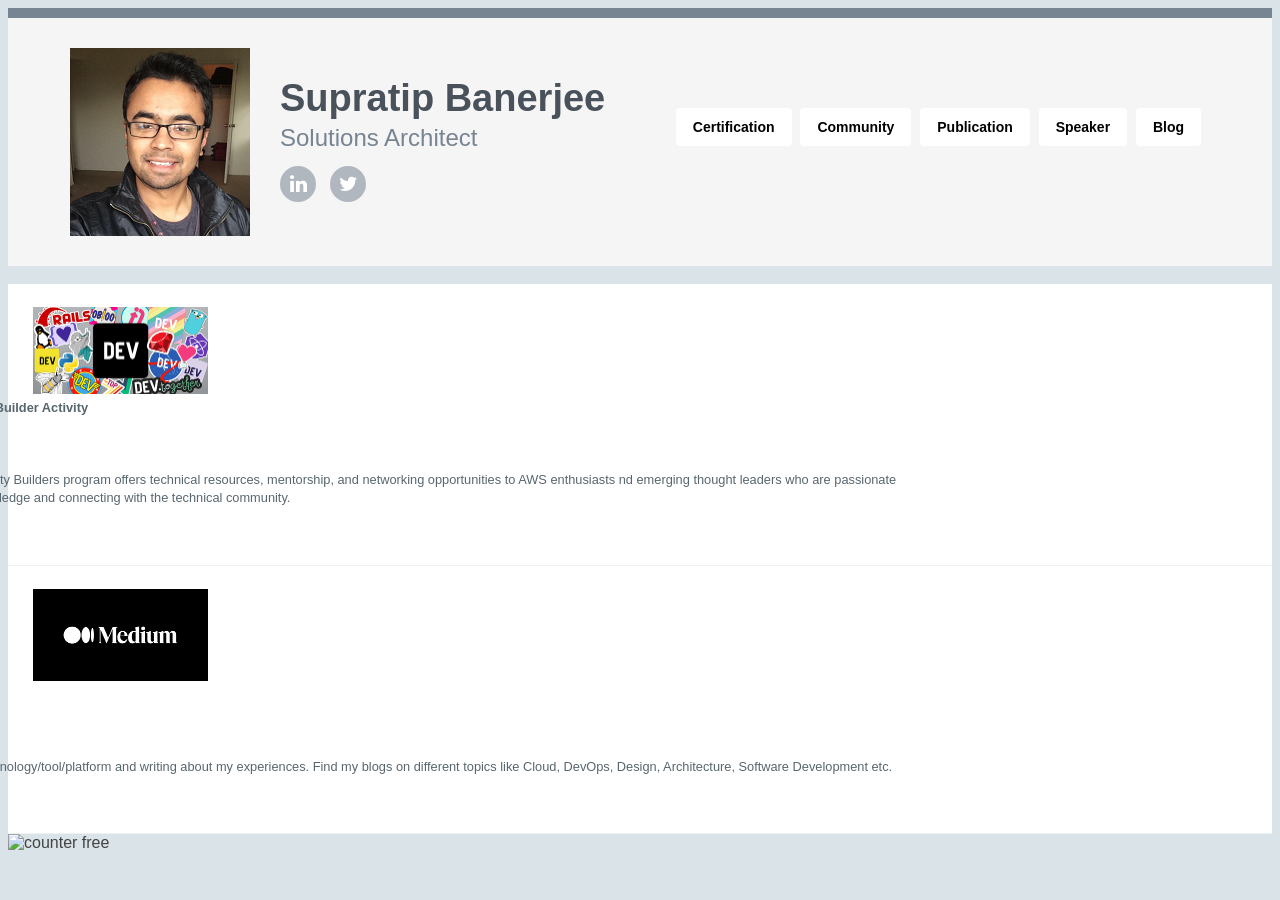
==== blog.html @ 267b5cc9 "Update blog.html" ====
<!DOCTYPE html>
<html>

<head>
	<title> SUPRATIP BANERJEE </title>
	<link rel="icon" href="files/icons/title_icon.png" type="image/x-icon">
	<meta name="viewport" content="width=device-width, initial-scale=1">
	<style>
		* {
			box-sizing: border-box;
		}

		body {
			background-color: #f1f1f1;
			padding: 0px;
			font-family: Arial;
		}

		/* Center website */

		.main {
			max-width: 1300px;
			margin: auto;
		}

		h1 {
			font-size: 50px;
			word-break: break-all;
		}

		.row {
			margin: 0px 0px;
		}

		/* Add padding BETWEEN each column */

		.row,
		.row>.column {
			padding: 12px;
		}

		/* Create three equal columns that floats next to each other */

		.column {
			float: left;
			width: 33.33%;
			display: none;
			/* Hide all elements by default */
		}

		/* Clear floats after rows */

		.row:after {
			content: "";
			display: table;
			clear: both;
		}

		/* Content */

		.content {
			background-color: white;
			padding: 8px;
		}

		/* The "show" class is added to the filtered elements */

		.show {
			display: block;
		}

		/* Style the buttons */

		.btn {
			border: none;
			outline: none;
			padding: 8px 10px;
			background-color: white;
			cursor: pointer;
		}

		.btn:hover {
			background-color: #ddd;
		}

		.btn.active {
			background-color: #666;
			color: white;
		}

		.zoom:hover {
			transform: scale(1.4);
			/* (150% zoom - Note: if the zoom is too large, it will go outside of the viewport) */
		}




		.widgets_div {
			border-bottom: thin #edf1f2 solid;
			padding: 22.85px 0;
			background-color: white;
		}

		.widgets_div .icon_div {
			display: inline-block;
			margin-left: 25px;
			vertical-align: middle;
		}

		.widgets_div .icon_div span i {
			font-size: 14px;
		}

		.widgets_div .text_div {
			display: inline-block;
			margin-left: -120px;			
			vertical-align: middle;
			width: 1020px;
		}

		.widgets_div .text_div span {
			color: #58666e;
			font-size: .8rem;
		}
		.small_text span{
			color: #58666e;
			font-size: .8rem;
		}

		.widgets_div .text_div span+span {
			color: #747F85;
			font-size: 11px;
		}

	    a { text-decoration: none; color: #58666e;}
		
		.flex {
		  display: flex;
		  justify-content: left;
		}

		.flex-item + .flex-item {
		  margin-left: 10px;
		}

		.button {
		  margin-top: 15px;
		  background-color: #0066FF;
		  border: none;
		  color: white;
		  padding: 10px 20px;
		  text-align: center;
		  text-decoration: none;
		  display: inline-block;
		  font-size: 16px;
		  cursor: pointer;
		}


	</style>
	

    <!-- Global CSS -->
    <link rel="stylesheet" href="assets/plugins/bootstrap/css/bootstrap.min.css">  
    <!-- Theme CSS -->  
    <link id="theme-style" rel="stylesheet" href="assets/css/styles.css">
	
	
		
	
	<!-- Global site tag (gtag.js) - Google Analytics -->
	<script async src="https://www.googletagmanager.com/gtag/js?id=UA-175660554-1"></script>
	<script>
		window.dataLayer = window.dataLayer || [];
		function gtag() { dataLayer.push(arguments); }
		gtag('js', new Date());

		gtag('config', 'UA-175660554-1');
		(function (w, d, s, l, i) {
			w[l] = w[l] || []; w[l].push({
				'gtm.start':
					new Date().getTime(), event: 'gtm.js'
			}); var f = d.getElementsByTagName(s)[0],
				j = d.createElement(s), dl = l != 'dataLayer' ? '&l=' + l : ''; j.async = true; j.src =
					'https://www.googletagmanager.com/gtm.js?id=' + i + dl; f.parentNode.insertBefore(j, f);
		})(window, document, 'script', 'dataLayer', 'GTM-WPLRVV4');
	</script>
	<!-- End Google Tag Manager -->


</head>

<body>



    <header class="header">
        <div class="container" >                       
            <img class="profile-image img-responsive pull-left" src="assets/images/profile.png" alt="" />
            <div class="profile-content pull-left">
                <h1 class="name">Supratip Banerjee</h1>
                <h2 class="desc">Solutions Architect</h2>   
                <ul class="social list-inline">
                    <li><a href="https://www.linkedin.com/in/supratipb/" target="_blank"><i class="fa fa-linkedin"></i></a></li>                   
                    <!--li><a href="#"><i class="fa fa-google-plus"></i></a></li-->
                    <li><a href="https://twitter.com/supratip" target="_blank""><i class="fa fa-twitter"></i></a></li>
                    <!--li><a href="#"><i class="fa fa-github-alt"></i></a></li-->                  
                    <!--li class="last-item"><a href="#"><i class="fa fa-hacker-news"></i></a></li-->                 
                </ul> 

            </div>

		<div class="flex pull-right">
				<!--form method="get" action="index.html"><button class="btn" type="submit">About</button></form>&nbsp;&nbsp;-->
				<form method="get" action="index.html">	<button class="btn" type="submit">Certification</button></form>&nbsp;&nbsp;
				<form method="get" action="comm.html">	<button class="btn" type="submit">Community</button></form>&nbsp;&nbsp;
				<form method="get" action="publication.html">	<button class="btn" type="submit">Publication</button></form>&nbsp;&nbsp;
			    	<form method="get" action="blog.html">	<button class="btn" type="submit">Speaker</button></form>&nbsp;&nbsp;
				<form method="get" action="blog.html">	<button class="btn" type="submit">Blog</button></form>&nbsp;&nbsp;
			</div>
			
            <!--a class="btn btn-cta-primary pull-right" href="http://themes.3rdwavemedia.com/" target="_blank"><i class="fa fa-paper-plane"></i> Contact Me</a-->              
        </div>
    </header>


	<!-- Google Tag Manager (noscript) -->
	<noscript><iframe src="https://www.googletagmanager.com/ns.html?id=GTM-WPLRVV4" height="0" width="0" style="display:none;visibility:hidden"></iframe></noscript>
	<!-- End Google Tag Manager (noscript) -->


	<!-- MAIN (Center website) -->
	<div class="main">

	
		<link href="https://maxcdn.bootstrapcdn.com/font-awesome/4.7.0/css/font-awesome.min.css" rel="stylesheet" integrity="sha384-wvfXpqpZZVQGK6TAh5PVlGOfQNHSoD2xbE+QkPxCAFlNEevoEH3Sl0sibVcOQVnN" crossorigin="anonymous">
		<br>
		


	<div id="s">
	
		
		<div class="widgets_div">
		
			<div class="icon_div">
				<img src="files/blog_icons/dev_to.png" style="width:50%"/>
			</div>
			
			<div class="text_div">	
				<span><b>AWS Community Builder Activity</b></span><br>
				<span class="small_text">Dev.to</span><br>
				<span class="small_text">Since June 2020</span><br><br>
				<span class="small_text">The AWS Community Builders program offers technical resources, mentorship, and networking opportunities to AWS enthusiasts 
				nd emerging thought leaders who are passionate about sharing knowledge and connecting with the technical community. </span><br><br>
				<span class="small_text"><a href="https://dev.to/supratipb" target="_blank">See blog</a></span>
			</div>	

		</div>

				
				
		<div class="widgets_div">
		
			<div class="icon_div">
				<img src="files/blog_icons/medium.png" style="width:50%"/>
			</div>
			
			<div class="text_div">	
				<span><b>Medium</b></span><br>
				<span class="small_text">Medium Platform</span><br>
				<span class="small_text">Since 2019</span><br><br>
				<span class="small_text">I keep learning technology/tool/platform and writing about my experiences. Find my blogs on different topics like Cloud, 
				DevOps, Design, Architecture, Software Development etc.</span><br><br>
				<span class="small_text"><a href="https://supratip-banerjee.medium.com/" target="_blank">See blog</a></span>
			</div>	

		</div>		
		
		
		
		
			<!-- END GRID -->
		</div> <img
			src="https://hitwebcounter.com/counter/counter.php?page=7542486&style=0008&nbdigits=4&type=page&initCount=0"
			title="Web Counter" Alt="counter free" border="0">
		<!-- END MAIN -->
	</div>
	<script>
	
		function multiplyNode(node, count, deep) {

			const fs = require('fs') 
			console.log('hhhhhhhhhhhhhhhhhhhhh'	); 
			fs.readFile('data.txt', 'utf-8', (err, data) => { 
				if (err) throw err; 
				console.log(data); 
			}) 
			
			for (var i = 0, copy; i < count - 1; i++) {
				copy = node.cloneNode(deep);
				node.parentNode.insertBefore(copy, node);
			}
		}

		multiplyNode(document.getElementById("demo"), 1, true);	
		filterSelection("all")

		function filterSelection(c) {
			var x, i;
			x = document.getElementsByClassName("column");
			if (c == "all") c = "";
			for (i = 0; i < x.length; i++) {
				w3RemoveClass(x[i], "show");
				if (x[i].className.indexOf(c) > -1) w3AddClass(x[i], "show");
			}
		}

		function w3AddClass(element, name) {
			var i, arr1, arr2;
			arr1 = element.className.split(" ");
			arr2 = name.split(" ");
			for (i = 0; i < arr2.length; i++) {
				if (arr1.indexOf(arr2[i]) == -1) {
					element.className += " " + arr2[i];
				}
			}
		}

		function w3RemoveClass(element, name) {
			var i, arr1, arr2;
			arr1 = element.className.split(" ");
			arr2 = name.split(" ");
			for (i = 0; i < arr2.length; i++) {
				while (arr1.indexOf(arr2[i]) > -1) {
					arr1.splice(arr1.indexOf(arr2[i]), 1);
				}
			}
			element.className = arr1.join(" ");
		}
		// Add active class to the current button (highlight it)
		var btnContainer = document.getElementById("myBtnContainer");
		var btns = btnContainer.getElementsByClassName("btn");
		for (var i = 0; i < btns.length; i++) {
			btns[i].addEventListener("click", function () {
				var current = document.getElementsByClassName("active");
				current[0].className = current[0].className.replace(" active", "");
				this.className += " active";
			});
		}
	</script>
</body>

</html>
---- assets/css/styles.css ----
/*   
 * Template Name: Developer - Responsive Website Template for Developers
 * Version: 1.0
 * Author: 3rd Wave Media
 * Twitter: @3rdwave_themes
 * License: Creative Commons Attribution 3.0 License
 * Website: http://themes.3rdwavemedia.com/
*/
/* ======= Base ======= */
body {
  font-family: 'Lato', arial, sans-serif;
  color: #434343;
  background: #dae3e7;
  font-size: 16px;
  -webkit-font-smoothing: antialiased;
  -moz-osx-font-smoothing: grayscale;
}
h1,
h2,
h3,
h4,
h5,
h6 {
  font-family: 'Montserrat', sans-serif;
  font-weight: 700;
  color: #778492;
}
a {
  color: #3aaa64;
  -webkit-transition: all 0.4s ease-in-out;
  -moz-transition: all 0.4s ease-in-out;
  -ms-transition: all 0.4s ease-in-out;
  -o-transition: all 0.4s ease-in-out;
}
a:hover {
  text-decoration: underline;
  color: #5f6b77;
  color: #2d844e;
}
.btn,
a.btn {
  -webkit-transition: all 0.4s ease-in-out;
  -moz-transition: all 0.4s ease-in-out;
  -ms-transition: all 0.4s ease-in-out;
  -o-transition: all 0.4s ease-in-out;
  font-family: 'Montserrat', arial, sans-serif;
  padding: 8px 16px;
  font-weight: bold;
}
.btn .fa,
a.btn .fa {
  margin-right: 5px;
}
.btn:focus,
a.btn:focus {
  color: #fff;
}
a.btn-cta-primary,
.btn-cta-primary {
  background: #54ba4e;
  border: 1px solid #54ba4e;
  color: #fff;
  font-weight: 600;
  text-transform: uppercase;
}
a.btn-cta-primary:hover,
.btn-cta-primary:hover {
  background: #49ac43;
  border: 1px solid #49ac43;
  color: #fff;
}
a.btn-cta-secondary,
.btn-cta-secondary {
  background: #479fc8;
  border: 1px solid #479fc8;
  color: #fff;
  font-weight: 600;
  text-transform: uppercase;
}
a.btn-cta-secondary:hover,
.btn-cta-secondary:hover {
  background: #3893bd;
  border: 1px solid #3893bd;
  color: #fff;
}
.text-highlight {
  color: #32383e;
}
.label-theme {
  background: #3aaa64;
  font-size: 12px;
}
a.dotted-link {
  border-bottom: 1px dotted #778492;
  color: #778492;
}
a.dotted-link:hover {
  text-decoration: none;
  color: #49515a;
}
/*
iframe {

    .header {
        padding: 0;
    }
}

.iframe-wrapper {
    overflow: auto;
    -webkit-overflow-scrolling:touch;
}
*/
/* ======= Header ======= */
.header {
  padding: 30px 0;
  background: #f5f5f5;
  border-top: 10px solid #778492;
}
.header .btn {
  margin-top: 60px;
  font-weight: bold;
}
.header .profile-image {
  margin-right: 30px;
}
.header .profile-content .name {
  color: #49515a;
  font-size: 38px;
  margin-bottom: 5px;
  margin-top: 30px;
}
.header .profile-content .desc {
  color: #778492;
  font-family: "Lato", arial, sans-serif;
  font-weight: 400;
  font-size: 24px;
  margin-top: 0;
  margin-bottom: 15px;
}
.header .profile-content .social a {
  background: #b0b7bf;
  width: 36px;
  height: 36px;
  display: inline-block;
  -webkit-border-radius: 50%;
  -moz-border-radius: 50%;
  -ms-border-radius: 50%;
  -o-border-radius: 50%;
  border-radius: 50%;
  -moz-background-clip: padding;
  -webkit-background-clip: padding-box;
  background-clip: padding-box;
  color: #fff;
  text-align: center;
}
.header .profile-content .social a:hover {
  background: #778492;
}
.header .profile-content .social a .fa {
  font-size: 20px;
  padding-top: 8px;
}
/* ======= Sections======= */
.sections-wrapper {
  padding-top: 60px;
  padding-bottom: 60px;
}
.section {
  margin-bottom: 30px;
}
.section .section-inner {
  background: #fff;
  padding: 30px;
}
.section .heading {
  margin-top: 0;
  margin-bottom: 30px;
  color: #545e69;
  font-size: 24px;
}
.section .content .more-link .fa {
  margin-right: 5px;
  font-size: 14px;
}
/* About Section */
/* Latest Section */
.latest .item {
  margin-bottom: 30px;
}
.latest .item .title {
  font-size: 18px;
  margin-top: 0;
}
.latest .item .title .label {
  margin-left: 5px;
  font-size: 12px;
}
.latest .item .title a {
  color: #778492;
}
.latest .item .title a:hover {
  color: #5f6b77;
}
.latest .item .project-image:hover {
  -webkit-opacity: 0.8;
  -moz-opacity: 0.8;
  opacity: 0.8;
}
.latest .divider {
  margin-bottom: 60px;
}
.latest .featured {
  margin-bottom: 60px;
}
.latest .featured .title {
  margin-bottom: 5px;
  font-size: 20px;
}
.latest .featured .summary {
  margin-bottom: 30px;
  color: #778492;
}
.latest .featured img {
  margin-bottom: 30px;
}
.latest .featured .desc {
  margin-bottom: 30px;
}
.latest .featured-image {
  position: relative;
}
.latest .featured-image .text {
  background: #3aaa64;
  color: #fff;
}
.latest .featured-image .ribbon {
  position: absolute;
  top: -4px;
  right: -4px;
  width: 110px;
  height: 110px;
  overflow: hidden;
}
.latest .featured-image .ribbon .text {
  font-family: 'Montserrat', sans-serif;
  position: relative;
  left: -8px;
  top: 18px;
  width: 158px;
  padding: 10px 10px;
  font-size: 15px;
  font-weight: bold;
  text-align: center;
  text-transform: uppercase;
  color: #fff;
  background-color: #479fc8;
  -webkit-transform: rotate(45deg) translate3d(0, 0, 0);
  -moz-transform: rotate(45deg) translate3d(0, 0, 0);
  -ms-transform: rotate(45deg) translate3d(0, 0, 0);
  -o-transform: rotate(45deg) translate3d(0, 0, 0);
}
.latest .featured-image .ribbon .text:before,
.latest .featured-image .ribbon .text:after {
  content: '';
  position: absolute;
  bottom: -5px;
  border-top: 5px solid #276582;
  border-left: 5px solid transparent;
  border-right: 5px solid transparent;
}
.latest .featured-image .ribbon .text:before {
  left: 0;
}
.latest .featured-image .ribbon .text:after {
  right: 0;
}
/* Projects Section */
.projects .item {
  margin-bottom: 30px;
}
.projects .item .title {
  font-size: 16px;
  margin-top: 0;
  margin-bottom: 5px;
  line-height: 1.5;
}
.projects .item .title a {
  color: #778492;
}
.projects .item .title a:hover {
  color: #5f6b77;
}
/* Work Section */
.experience .item {
  margin-bottom: 30px;
}
.experience .item .title {
  font-size: 16px;
  margin-top: 0;
  margin-bottom: 5px;
  line-height: 1.5;
}
.experience .item .title .place {
  color: #999999;
  font-weight: normal;
}
.experience .item .title .place a {
  color: #999999;
}
.experience .item .title .place a:hover {
  color: #666666;
}
.experience .item .title .year {
  color: #999999;
  font-weight: normal;
}
/* Git section */
.ghfeed {
  height: 600px;
}
.ghfeed,
.ghfeed *,
.ghfeed *:before,
.ghfeed *:after {
  -webkit-box-sizing: content-box;
  -moz-box-sizing: content-box;
  box-sizing: content-box;
}
/* Info Section */
.info .fa {
  margin-right: 15px;
  color: #ccd1d6;
}
.info .fa.fa-envelope-o {
  font-size: 14px;
}
.info ul {
  margin-bottom: 0;
}
.info li {
  margin-bottom: 15px;
}
.info li:last-child {
  margin-bottom: 0;
}
/* Skills Section */
.skills .intro {
  margin-bottom: 30px;
}
.skills .skillset .item {
  margin-bottom: 30px;
}
.skills .skillset .level-title {
  font-size: 16px;
  position: relative;
  margin-top: 0;
  margin-bottom: 10;
}
.skills .skillset .level-title .level-label {
  color: #ccd1d6;
  font-size: 14px;
  font-weight: 400;
  font-family: "Lato", arial, sans-serif;
  position: absolute;
  right: 0;
  top: 0;
}
.skills .skillset .level-bar {
  height: 15px;
  background: #e8e8e8;
}
.skills .skillset .level-bar-inner {
  height: 15px;
  background: #66cb8c;
}
/* Testimonials section */
.testimonials .item {
  margin-bottom: 30px;
}
.testimonials .item:last-child {
  margin-bottom: 0;
}
.testimonials .item .quote {
  color: #666666;
  font-size: 16px;
  border-left-color: #9fdeb7;
  margin-bottom: 15px;
}
.testimonials .item .quote .fa {
  color: #79d19a;
  margin-right: 15px;
}
.testimonials .item .source {
  font-size: 14px;
  padding-left: 30px;
  font-weight: 500;
}
.testimonials .item .source .name {
  color: #939ea9;
  font-weight: 600;
}
.testimonials .item .source .title {
  color: #999999;
}
/* Education section */
.education .item {
  margin-bottom: 30px;
}
.education .item:last-child {
  margin-bottom: 0;
}
.education .item .title {
  font-size: 16px;
  margin-top: 0;
}
.education .item .university {
  font-family: "Lato", arial, sans-serif;
  font-size: 13px;
  color: #999999;
  font-weight: 600;
  padding-left: 25px;
}
.education .item .university .year {
  color: #b0b7bf;
  font-weight: 500;
}
/* Language Section */
.languages .item {
  margin-bottom: 15px;
}
.languages .item .title {
  color: #778492;
}
.languages .item .level {
  color: #999999;
}
.languages .item:last-child {
  margin-bottom: 0;
}
.languages .item .fa {
  color: #79d19a;
}
/* Blog Section */
.blog .item {
  margin-bottom: 30px;
}
.blog .item .title {
  font-size: 18px;
  line-height: 1.3;
}
.blog .item .title a {
  color: #778492;
}
.blog .item .title a:hover {
  color: #5f6b77;
}
.blog .item:last-child {
  margin-bottom: 0;
}
/* List section */
.list ul li {
  margin-bottom: 10px;
}
.list ul li .fa {
  margin-right: 5px;
}
.list ul li a {
  color: #778492;
}
.list ul li a:hover {
  color: #49515a;
}
/* Credits */
.credits ul li {
  margin-bottom: 10px;
}
.credits ul li .fa {
  margin-right: 5px;
}
.credits ul li a {
  color: #778492;
}
.credits ul li a:hover {
  color: #49515a;
}
.credits .btn {
  margin-bottom: 15px;
}
/* ======= Footer ======= */
.footer {
  background: #32383e;
  color: #fff;
  padding: 10px 0;
}
.footer .copyright {
  line-height: 1.6;
  color: #a1aab4;
  font-size: 14px;
}
.footer a {
  color: #fff;
}
.footer .fa-heart {
  color: #fb866a;
}
/* Extra small devices (phones, less than 768px) */
@media (max-width: 767px) {
  .header {
    text-align: center;
  }
  .header .profile-image {
    float: none !important;
    margin: 0 auto;
  }
  .header .profile-content {
    float: none !important;
    text-align: center;
  }
  .header .btn {
    margin-top: 30px;
    float: none !important;
  }
  .project-image {
    margin-bottom: 15px;
  }
}
/* Small devices (tablets, 768px and up) */
/* Medium devices (desktops, 992px and up) */
/* Large devices (large desktops, 1200px and up) */
/* Ex-Large devices (large desktops, 1200px and up) */
@media (min-width: 1400px) {
  .container {
    width: 1360px;
  }
}
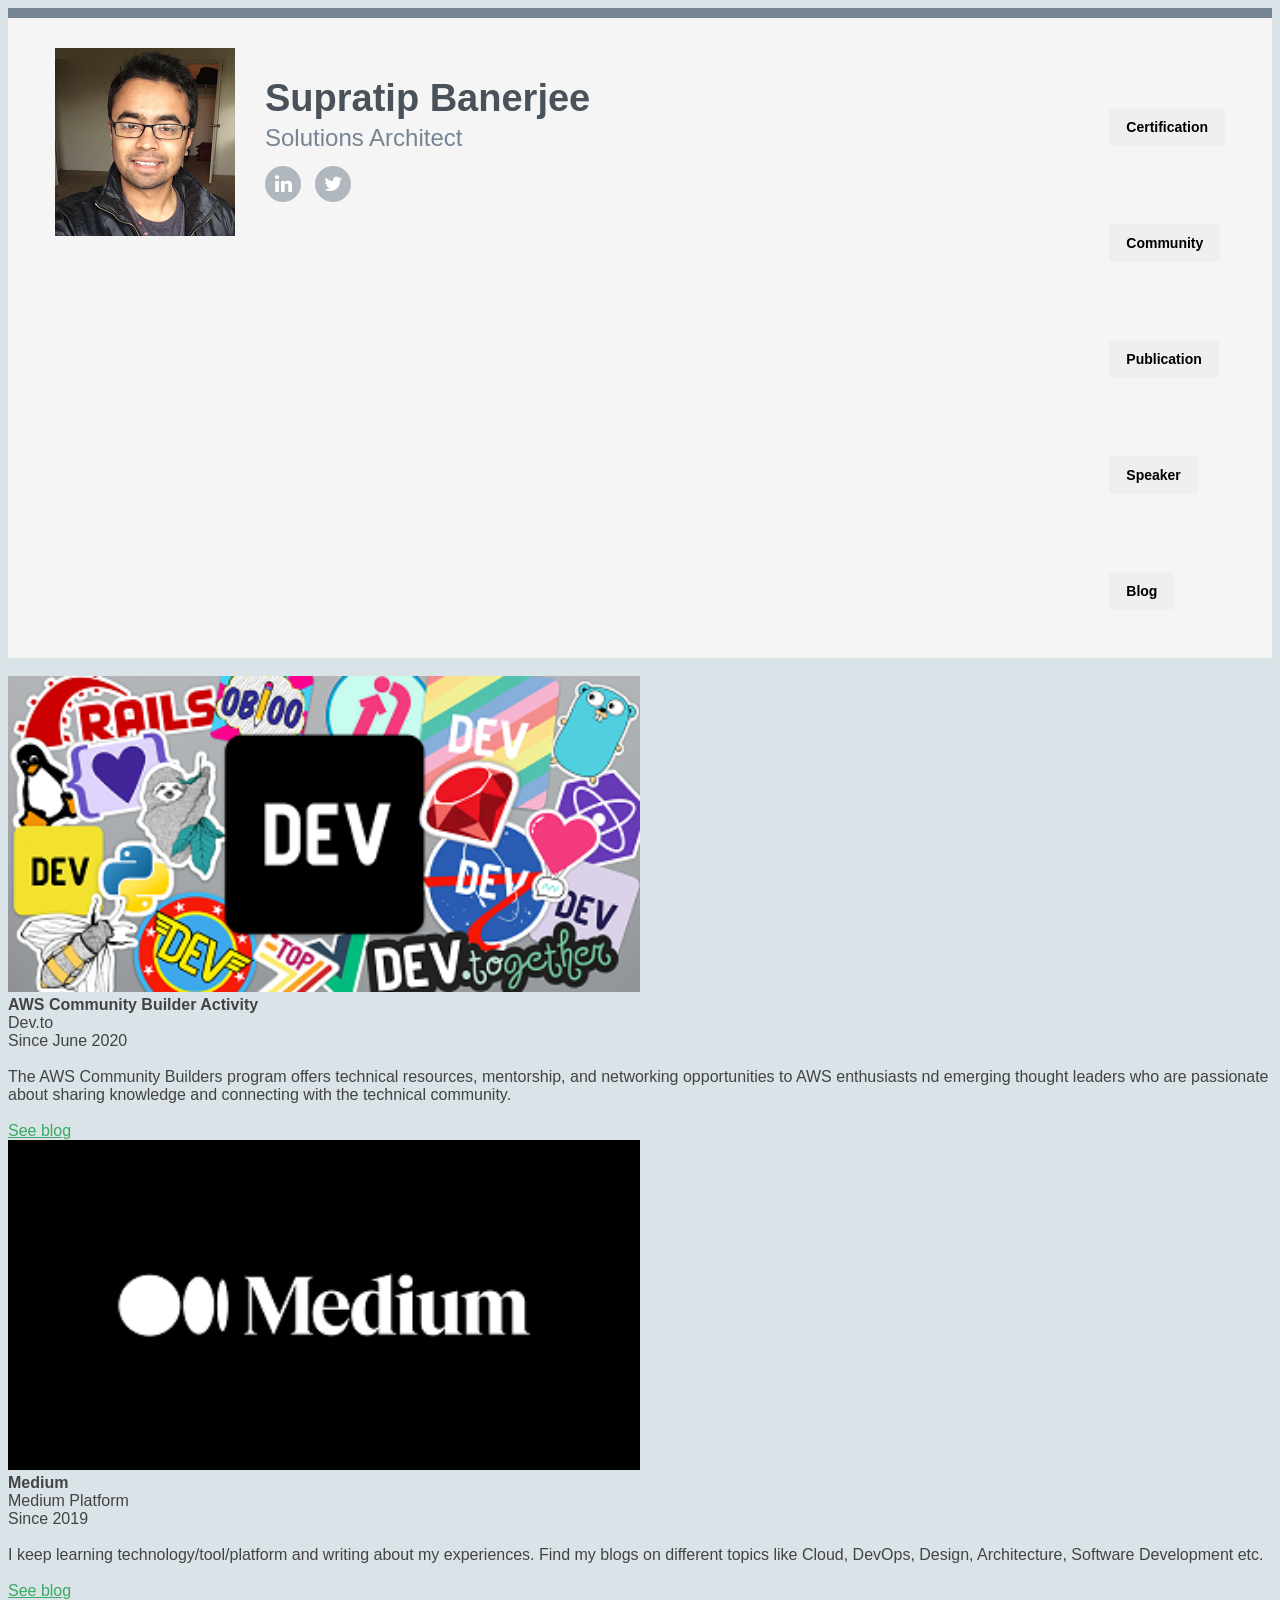
==== commit d80fcd60: "css" ====
--- a/blog.html
+++ b/blog.html
@@ -5,190 +5,15 @@
 	<title> SUPRATIP BANERJEE </title>
 	<link rel="icon" href="files/icons/title_icon.png" type="image/x-icon">
 	<meta name="viewport" content="width=device-width, initial-scale=1">
-	<style>
-		* {
-			box-sizing: border-box;
-		}
-
-		body {
-			background-color: #f1f1f1;
-			padding: 0px;
-			font-family: Arial;
-		}
-
-		/* Center website */
-
-		.main {
-			max-width: 1300px;
-			margin: auto;
-		}
-
-		h1 {
-			font-size: 50px;
-			word-break: break-all;
-		}
-
-		.row {
-			margin: 0px 0px;
-		}
-
-		/* Add padding BETWEEN each column */
-
-		.row,
-		.row>.column {
-			padding: 12px;
-		}
-
-		/* Create three equal columns that floats next to each other */
-
-		.column {
-			float: left;
-			width: 33.33%;
-			display: none;
-			/* Hide all elements by default */
-		}
-
-		/* Clear floats after rows */
-
-		.row:after {
-			content: "";
-			display: table;
-			clear: both;
-		}
-
-		/* Content */
-
-		.content {
-			background-color: white;
-			padding: 8px;
-		}
-
-		/* The "show" class is added to the filtered elements */
-
-		.show {
-			display: block;
-		}
-
-		/* Style the buttons */
-
-		.btn {
-			border: none;
-			outline: none;
-			padding: 8px 10px;
-			background-color: white;
-			cursor: pointer;
-		}
-
-		.btn:hover {
-			background-color: #ddd;
-		}
-
-		.btn.active {
-			background-color: #666;
-			color: white;
-		}
-
-		.zoom:hover {
-			transform: scale(1.4);
-			/* (150% zoom - Note: if the zoom is too large, it will go outside of the viewport) */
-		}
 
 
-
-
-		.widgets_div {
-			border-bottom: thin #edf1f2 solid;
-			padding: 22.85px 0;
-			background-color: white;
-		}
-
-		.widgets_div .icon_div {
-			display: inline-block;
-			margin-left: 25px;
-			vertical-align: middle;
-		}
-
-		.widgets_div .icon_div span i {
-			font-size: 14px;
-		}
-
-		.widgets_div .text_div {
-			display: inline-block;
-			margin-left: -120px;			
-			vertical-align: middle;
-			width: 1020px;
-		}
-
-		.widgets_div .text_div span {
-			color: #58666e;
-			font-size: .8rem;
-		}
-		.small_text span{
-			color: #58666e;
-			font-size: .8rem;
-		}
-
-		.widgets_div .text_div span+span {
-			color: #747F85;
-			font-size: 11px;
-		}
-
-	    a { text-decoration: none; color: #58666e;}
-		
-		.flex {
-		  display: flex;
-		  justify-content: left;
-		}
-
-		.flex-item + .flex-item {
-		  margin-left: 10px;
-		}
-
-		.button {
-		  margin-top: 15px;
-		  background-color: #0066FF;
-		  border: none;
-		  color: white;
-		  padding: 10px 20px;
-		  text-align: center;
-		  text-decoration: none;
-		  display: inline-block;
-		  font-size: 16px;
-		  cursor: pointer;
-		}
-
-
-	</style>
-	
-
+	<link rel="stylesheet" href="files/css/default.css">  
     <!-- Global CSS -->
     <link rel="stylesheet" href="assets/plugins/bootstrap/css/bootstrap.min.css">  
     <!-- Theme CSS -->  
     <link id="theme-style" rel="stylesheet" href="assets/css/styles.css">
 	
 	
-		
-	
-	<!-- Global site tag (gtag.js) - Google Analytics -->
-	<script async src="https://www.googletagmanager.com/gtag/js?id=UA-175660554-1"></script>
-	<script>
-		window.dataLayer = window.dataLayer || [];
-		function gtag() { dataLayer.push(arguments); }
-		gtag('js', new Date());
-
-		gtag('config', 'UA-175660554-1');
-		(function (w, d, s, l, i) {
-			w[l] = w[l] || []; w[l].push({
-				'gtm.start':
-					new Date().getTime(), event: 'gtm.js'
-			}); var f = d.getElementsByTagName(s)[0],
-				j = d.createElement(s), dl = l != 'dataLayer' ? '&l=' + l : ''; j.async = true; j.src =
-					'https://www.googletagmanager.com/gtm.js?id=' + i + dl; f.parentNode.insertBefore(j, f);
-		})(window, document, 'script', 'dataLayer', 'GTM-WPLRVV4');
-	</script>
-	<!-- End Google Tag Manager -->
-
-
 </head>
 
 <body>
@@ -216,19 +41,13 @@
 				<form method="get" action="index.html">	<button class="btn" type="submit">Certification</button></form>&nbsp;&nbsp;
 				<form method="get" action="comm.html">	<button class="btn" type="submit">Community</button></form>&nbsp;&nbsp;
 				<form method="get" action="publication.html">	<button class="btn" type="submit">Publication</button></form>&nbsp;&nbsp;
-			    	<form method="get" action="blog.html">	<button class="btn" type="submit">Speaker</button></form>&nbsp;&nbsp;
+			    	<form method="get" action="speaker.html">	<button class="btn" type="submit">Speaker</button></form>&nbsp;&nbsp;
 				<form method="get" action="blog.html">	<button class="btn" type="submit">Blog</button></form>&nbsp;&nbsp;
 			</div>
 			
             <!--a class="btn btn-cta-primary pull-right" href="http://themes.3rdwavemedia.com/" target="_blank"><i class="fa fa-paper-plane"></i> Contact Me</a-->              
         </div>
     </header>
-
-
-	<!-- Google Tag Manager (noscript) -->
-	<noscript><iframe src="https://www.googletagmanager.com/ns.html?id=GTM-WPLRVV4" height="0" width="0" style="display:none;visibility:hidden"></iframe></noscript>
-	<!-- End Google Tag Manager (noscript) -->
-
 
 	<!-- MAIN (Center website) -->
 	<div class="main">
@@ -282,74 +101,9 @@
 		
 		
 			<!-- END GRID -->
-		</div> <img
-			src="https://hitwebcounter.com/counter/counter.php?page=7542486&style=0008&nbdigits=4&type=page&initCount=0"
-			title="Web Counter" Alt="counter free" border="0">
+		</div> <img src="https://hitwebcounter.com/counter/counter.php?page=7542486&style=0008&nbdigits=4&type=page&initCount=0" title="Web Counter" Alt="counter free" border="0">
 		<!-- END MAIN -->
 	</div>
-	<script>
-	
-		function multiplyNode(node, count, deep) {
-
-			const fs = require('fs') 
-			console.log('hhhhhhhhhhhhhhhhhhhhh'	); 
-			fs.readFile('data.txt', 'utf-8', (err, data) => { 
-				if (err) throw err; 
-				console.log(data); 
-			}) 
-			
-			for (var i = 0, copy; i < count - 1; i++) {
-				copy = node.cloneNode(deep);
-				node.parentNode.insertBefore(copy, node);
-			}
-		}
-
-		multiplyNode(document.getElementById("demo"), 1, true);	
-		filterSelection("all")
-
-		function filterSelection(c) {
-			var x, i;
-			x = document.getElementsByClassName("column");
-			if (c == "all") c = "";
-			for (i = 0; i < x.length; i++) {
-				w3RemoveClass(x[i], "show");
-				if (x[i].className.indexOf(c) > -1) w3AddClass(x[i], "show");
-			}
-		}
-
-		function w3AddClass(element, name) {
-			var i, arr1, arr2;
-			arr1 = element.className.split(" ");
-			arr2 = name.split(" ");
-			for (i = 0; i < arr2.length; i++) {
-				if (arr1.indexOf(arr2[i]) == -1) {
-					element.className += " " + arr2[i];
-				}
-			}
-		}
-
-		function w3RemoveClass(element, name) {
-			var i, arr1, arr2;
-			arr1 = element.className.split(" ");
-			arr2 = name.split(" ");
-			for (i = 0; i < arr2.length; i++) {
-				while (arr1.indexOf(arr2[i]) > -1) {
-					arr1.splice(arr1.indexOf(arr2[i]), 1);
-				}
-			}
-			element.className = arr1.join(" ");
-		}
-		// Add active class to the current button (highlight it)
-		var btnContainer = document.getElementById("myBtnContainer");
-		var btns = btnContainer.getElementsByClassName("btn");
-		for (var i = 0; i < btns.length; i++) {
-			btns[i].addEventListener("click", function () {
-				var current = document.getElementsByClassName("active");
-				current[0].className = current[0].className.replace(" active", "");
-				this.className += " active";
-			});
-		}
-	</script>
 </body>
 
 </html>
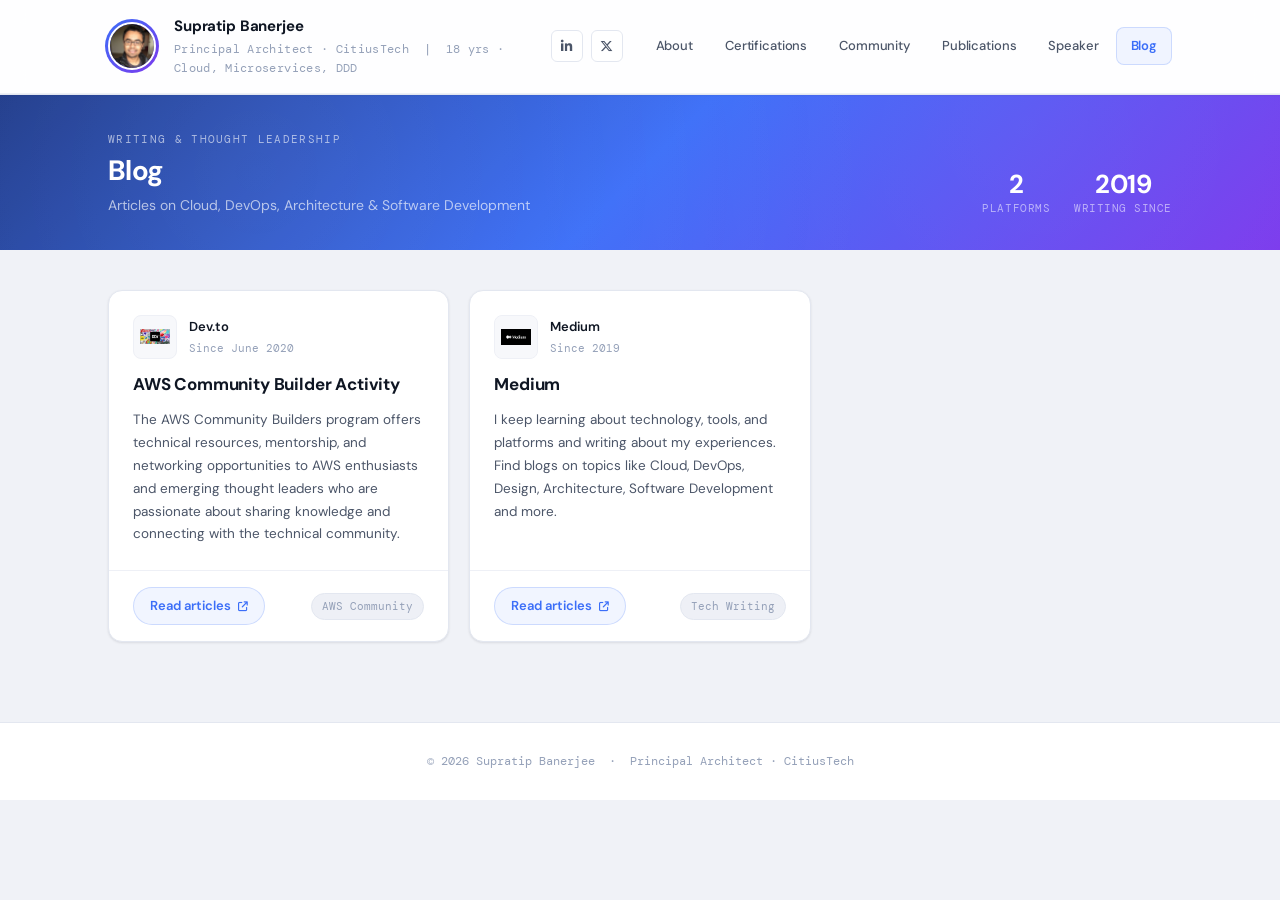
==== commit 0475d526: "Update blog.html" ====
--- a/blog.html
+++ b/blog.html
@@ -1,109 +1,289 @@
 <!DOCTYPE html>
-<html>
-
+<html lang="en">
 <head>
-	<title> SUPRATIP BANERJEE </title>
-	<link rel="icon" href="files/icons/title_icon.png" type="image/x-icon">
-	<meta name="viewport" content="width=device-width, initial-scale=1">
-
-
-	<link rel="stylesheet" href="files/css/default.css">  
-    <!-- Global CSS -->
-    <link rel="stylesheet" href="assets/plugins/bootstrap/css/bootstrap.min.css">  
-    <!-- Theme CSS -->  
-    <link id="theme-style" rel="stylesheet" href="assets/css/styles.css">
-	
-	
+  <meta charset="UTF-8" />
+  <title>Supratip Banerjee · Blog</title>
+  <link rel="icon" href="files/icons/title_icon.png" type="image/x-icon" />
+  <meta name="viewport" content="width=device-width, initial-scale=1" />
+  <link rel="preconnect" href="https://fonts.googleapis.com" />
+  <link rel="preconnect" href="https://fonts.gstatic.com" crossorigin />
+  <link href="https://fonts.googleapis.com/css2?family=DM+Sans:wght@300;400;500;600;700&family=DM+Mono:wght@400;500&display=swap" rel="stylesheet" />
+  <link rel="stylesheet" href="https://cdnjs.cloudflare.com/ajax/libs/font-awesome/6.5.0/css/all.min.css" />
+
+  <style>
+    :root {
+      --bg:             #f0f2f7;
+      --surface:        #ffffff;
+      --surface-2:      #f7f8fb;
+      --surface-3:      #eef0f6;
+      --border:         #e3e7f0;
+      --border-light:   #eef0f6;
+      --accent:         #3b6ef8;
+      --accent-dim:     rgba(59,110,248,0.07);
+      --accent-dim2:    rgba(59,110,248,0.13);
+      --purple:         #7c3aed;
+      --text-primary:   #0f1623;
+      --text-secondary: #4b5568;
+      --text-muted:     #94a0b8;
+      --shadow-sm:      0 1px 3px rgba(15,22,35,0.06), 0 1px 2px rgba(15,22,35,0.04);
+      --shadow-hover:   0 8px 28px rgba(59,110,248,0.13), 0 2px 8px rgba(15,22,35,0.06);
+      --radius:         14px;
+      --radius-sm:      8px;
+      --radius-xs:      6px;
+      --font-body:      'DM Sans', sans-serif;
+      --font-mono:      'DM Mono', monospace;
+      --transition:     0.18s ease;
+      --max-w:          1120px;
+    }
+
+    *, *::before, *::after { box-sizing: border-box; margin: 0; padding: 0; }
+    html { scroll-behavior: smooth; }
+    body { background: var(--bg); color: var(--text-primary); font-family: var(--font-body); font-size: 15px; line-height: 1.7; -webkit-font-smoothing: antialiased; }
+    a { color: var(--accent); text-decoration: none; transition: all var(--transition); }
+    a:hover { opacity: 0.8; }
+    img { display: block; max-width: 100%; }
+    .container { max-width: var(--max-w); margin: 0 auto; padding: 0 28px; }
+
+    /* ══ HEADER ══ */
+    .site-header {
+      background: rgba(255,255,255,0.92);
+      backdrop-filter: blur(12px);
+      -webkit-backdrop-filter: blur(12px);
+      border-bottom: 1px solid var(--border-light);
+      position: sticky; top: 0; z-index: 100;
+      box-shadow: 0 1px 0 var(--border), var(--shadow-sm);
+    }
+    .header-inner { display: flex; align-items: center; gap: 18px; padding: 14px 28px; max-width: var(--max-w); margin: 0 auto; }
+    .profile-avatar-wrap { position: relative; flex-shrink: 0; }
+    .profile-avatar-wrap::before { content: ''; position: absolute; inset: -3px; border-radius: 50%; background: linear-gradient(135deg, var(--accent), var(--purple)); z-index: 0; }
+    .profile-avatar { width: 48px; height: 48px; border-radius: 50%; object-fit: cover; border: 2.5px solid #fff; position: relative; z-index: 1; display: block; }
+    .profile-info { flex: 1; min-width: 0; }
+    .profile-name { font-size: 15px; font-weight: 700; color: var(--text-primary); letter-spacing: -0.01em; white-space: nowrap; overflow: hidden; text-overflow: ellipsis; }
+    .profile-title { font-size: 11.5px; color: var(--text-muted); font-family: var(--font-mono); letter-spacing: 0.03em; }
+    .social-links { display: flex; gap: 8px; align-items: center; }
+    .social-links a { display: flex; align-items: center; justify-content: center; width: 32px; height: 32px; border-radius: var(--radius-xs); border: 1px solid var(--border); background: var(--surface); color: var(--text-secondary); font-size: 13px; transition: all var(--transition); }
+    .social-links a:hover { color: var(--accent); border-color: var(--accent); background: var(--accent-dim); opacity: 1; transform: translateY(-1px); }
+    .site-nav { display: flex; gap: 2px; align-items: center; }
+    .nav-link { font-size: 13px; font-weight: 500; color: var(--text-secondary); padding: 7px 14px; border-radius: var(--radius-sm); border: 1px solid transparent; transition: all var(--transition); white-space: nowrap; letter-spacing: -0.01em; }
+    .nav-link:hover { color: var(--text-primary); background: var(--surface-3); opacity: 1; }
+    .nav-link.active { color: var(--accent); background: var(--accent-dim); border-color: rgba(59,110,248,0.2); font-weight: 600; opacity: 1; }
+    .hamburger { display: none; flex-direction: column; gap: 5px; cursor: pointer; padding: 6px; background: none; border: none; margin-left: auto; }
+    .hamburger span { display: block; width: 22px; height: 2px; background: var(--text-secondary); border-radius: 2px; transition: all var(--transition); }
+    .mobile-nav { display: none; background: var(--surface); border-top: 1px solid var(--border-light); padding: 10px 20px 14px; flex-wrap: wrap; gap: 4px; }
+    .mobile-nav.open { display: flex; }
+
+    /* ══ HERO ══ */
+    .hero-strip {
+      background: linear-gradient(135deg, #1e3a8a 0%, #3b6ef8 50%, #7c3aed 100%);
+      padding: 36px 0 32px; position: relative; overflow: hidden;
+    }
+    .hero-strip::before {
+      content: ''; position: absolute; inset: 0;
+      background: radial-gradient(circle at 20% 50%, rgba(255,255,255,0.06) 0%, transparent 60%),
+                  radial-gradient(circle at 80% 20%, rgba(255,255,255,0.04) 0%, transparent 50%);
+    }
+    .hero-inner { max-width: var(--max-w); margin: 0 auto; padding: 0 28px; position: relative; display: flex; align-items: flex-end; justify-content: space-between; gap: 24px; flex-wrap: wrap; }
+    .hero-eyebrow { font-size: 11px; font-family: var(--font-mono); color: rgba(255,255,255,0.6); letter-spacing: 0.12em; text-transform: uppercase; margin-bottom: 6px; }
+    .hero-title { font-size: 28px; font-weight: 700; color: #fff; letter-spacing: -0.02em; line-height: 1.2; margin-bottom: 6px; }
+    .hero-sub { font-size: 14px; color: rgba(255,255,255,0.65); }
+    .hero-stats { display: flex; gap: 24px; flex-wrap: wrap; }
+    .stat-item { text-align: center; }
+    .stat-number { font-size: 26px; font-weight: 700; color: #fff; line-height: 1; letter-spacing: -0.02em; }
+    .stat-label { font-size: 10.5px; color: rgba(255,255,255,0.55); font-family: var(--font-mono); letter-spacing: 0.05em; margin-top: 3px; text-transform: uppercase; }
+
+    /* ══ MAIN ══ */
+    .main { padding: 40px 0 80px; }
+
+    /* ══ BLOG GRID ══ */
+    .blog-grid {
+      display: grid;
+      grid-template-columns: repeat(auto-fill, minmax(340px, 1fr));
+      gap: 20px;
+    }
+
+    /* ══ BLOG CARD ══ */
+    .blog-card {
+      background: var(--surface);
+      border: 1px solid var(--border);
+      border-radius: var(--radius);
+      box-shadow: var(--shadow-sm);
+      overflow: hidden;
+      display: flex;
+      flex-direction: column;
+      transition: all var(--transition);
+      animation: fadeUp 0.35s ease both;
+      position: relative;
+    }
+    .blog-card::after {
+      content: ''; position: absolute; top: 0; left: 0;
+      width: 100%; height: 3px;
+      background: linear-gradient(90deg, var(--accent), var(--purple));
+      opacity: 0; transition: opacity var(--transition);
+    }
+    .blog-card:hover { border-color: rgba(59,110,248,0.25); box-shadow: var(--shadow-hover); transform: translateY(-3px); }
+    .blog-card:hover::after { opacity: 1; }
+
+    @keyframes fadeUp { from { opacity: 0; transform: translateY(12px); } to { opacity: 1; transform: translateY(0); } }
+
+    .blog-card-body { padding: 24px; flex: 1; display: flex; flex-direction: column; gap: 14px; }
+    .blog-platform { display: flex; align-items: center; gap: 12px; }
+    .blog-platform-icon { width: 44px; height: 44px; border-radius: var(--radius-sm); background: var(--surface-2); border: 1px solid var(--border-light); display: flex; align-items: center; justify-content: center; overflow: hidden; flex-shrink: 0; }
+    .blog-platform-icon img { width: 30px; height: 30px; object-fit: contain; }
+    .blog-platform-name { font-size: 13px; font-weight: 600; color: var(--text-primary); }
+    .blog-platform-since { font-size: 11px; font-family: var(--font-mono); color: var(--text-muted); margin-top: 1px; }
+    .blog-title { font-size: 17px; font-weight: 700; color: var(--text-primary); letter-spacing: -0.01em; line-height: 1.3; }
+    .blog-desc { font-size: 13.5px; color: var(--text-secondary); line-height: 1.7; flex: 1; }
+    .blog-footer { padding: 16px 24px; border-top: 1px solid var(--border-light); display: flex; align-items: center; justify-content: space-between; gap: 12px; }
+    .blog-link { display: inline-flex; align-items: center; gap: 7px; font-size: 13px; font-weight: 600; color: var(--accent); background: var(--accent-dim); border: 1px solid rgba(59,110,248,0.2); padding: 7px 16px; border-radius: 20px; transition: all var(--transition); white-space: nowrap; }
+    .blog-link i { font-size: 10px; }
+    .blog-link:hover { background: var(--accent); color: #fff; border-color: var(--accent); opacity: 1; }
+    .blog-tag { font-size: 11px; font-family: var(--font-mono); color: var(--text-muted); background: var(--surface-3); border: 1px solid var(--border); padding: 3px 10px; border-radius: 20px; white-space: nowrap; }
+
+    /* ══ FOOTER ══ */
+    .site-footer { border-top: 1px solid var(--border); padding: 28px; text-align: center; font-size: 12px; color: var(--text-muted); font-family: var(--font-mono); background: var(--surface); }
+
+    /* ══ RESPONSIVE ══ */
+    @media (max-width: 768px) {
+      .header-inner { padding: 12px 20px; gap: 12px; }
+      .site-nav { display: none; }
+      .hamburger { display: flex; }
+      .hero-strip { padding: 28px 0; }
+      .hero-title { font-size: 22px; }
+      .container { padding: 0 20px; }
+      .blog-grid { grid-template-columns: 1fr; }
+    }
+    @media (max-width: 480px) {
+      .hero-inner { flex-direction: column; align-items: flex-start; }
+    }
+  </style>
 </head>
-
 <body>
 
-
-
-    <header class="header">
-        <div class="container" >                       
-            <img class="profile-image img-responsive pull-left" src="assets/images/profile.png" alt="" />
-            <div class="profile-content pull-left">
-                <h1 class="name">Supratip Banerjee</h1>
-                <h2 class="desc">Solutions Architect</h2>   
-                <ul class="social list-inline">
-                    <li><a href="https://www.linkedin.com/in/supratipb/" target="_blank"><i class="fa fa-linkedin"></i></a></li>                   
-                    <!--li><a href="#"><i class="fa fa-google-plus"></i></a></li-->
-                    <li><a href="https://twitter.com/supratip" target="_blank""><i class="fa fa-twitter"></i></a></li>
-                    <!--li><a href="#"><i class="fa fa-github-alt"></i></a></li-->                  
-                    <!--li class="last-item"><a href="#"><i class="fa fa-hacker-news"></i></a></li-->                 
-                </ul> 
-
-            </div>
-
-		<div class="flex pull-right">
-				<!--form method="get" action="index.html"><button class="btn" type="submit">About</button></form>&nbsp;&nbsp;-->
-				<form method="get" action="index.html">	<button class="btn" type="submit">Certification</button></form>&nbsp;&nbsp;
-				<form method="get" action="comm.html">	<button class="btn" type="submit">Community</button></form>&nbsp;&nbsp;
-				<form method="get" action="publication.html">	<button class="btn" type="submit">Publication</button></form>&nbsp;&nbsp;
-			    	<form method="get" action="speaker.html">	<button class="btn" type="submit">Speaker</button></form>&nbsp;&nbsp;
-				<form method="get" action="blog.html">	<button class="btn" type="submit">Blog</button></form>&nbsp;&nbsp;
-			</div>
-			
-            <!--a class="btn btn-cta-primary pull-right" href="http://themes.3rdwavemedia.com/" target="_blank"><i class="fa fa-paper-plane"></i> Contact Me</a-->              
+<!-- ── Header ── -->
+<header class="site-header">
+  <div class="header-inner">
+    <div class="profile-avatar-wrap">
+      <img class="profile-avatar" src="assets/images/profile.png" alt="Supratip Banerjee" />
+    </div>
+    <div class="profile-info">
+      <div class="profile-name">Supratip Banerjee</div>
+      <div class="profile-title">Principal Architect · CitiusTech &nbsp;|&nbsp; 18 yrs · Cloud, Microservices, DDD</div>
+    </div>
+    <div class="social-links">
+      <a href="https://www.linkedin.com/in/supratipb/" target="_blank" aria-label="LinkedIn"><i class="fab fa-linkedin-in"></i></a>
+      <a href="https://twitter.com/supratip" target="_blank" aria-label="Twitter"><i class="fab fa-x-twitter"></i></a>
+    </div>
+    <nav class="site-nav" aria-label="Main navigation">
+      <a href="index.html" class="nav-link">About</a>
+      <a href="cert.html" class="nav-link">Certifications</a>
+      <a href="comm.html" class="nav-link">Community</a>
+      <a href="publication.html" class="nav-link">Publications</a>
+      <a href="speaker.html" class="nav-link">Speaker</a>
+      <a href="blog.html" class="nav-link active">Blog</a>
+    </nav>
+    <button class="hamburger" id="hamburgerBtn" aria-label="Toggle menu" aria-expanded="false">
+      <span></span><span></span><span></span>
+    </button>
+  </div>
+  <nav class="mobile-nav" id="mobileNav">
+    <a href="index.html" class="nav-link">About</a>
+    <a href="cert.html" class="nav-link">Certifications</a>
+    <a href="comm.html" class="nav-link">Community</a>
+    <a href="publication.html" class="nav-link">Publications</a>
+    <a href="speaker.html" class="nav-link">Speaker</a>
+    <a href="blog.html" class="nav-link active">Blog</a>
+  </nav>
+</header>
+
+<!-- ── Hero ── -->
+<div class="hero-strip">
+  <div class="hero-inner">
+    <div class="hero-text">
+      <div class="hero-eyebrow">Writing &amp; Thought Leadership</div>
+      <h1 class="hero-title">Blog</h1>
+      <div class="hero-sub">Articles on Cloud, DevOps, Architecture &amp; Software Development</div>
+    </div>
+    <div class="hero-stats">
+      <div class="stat-item">
+        <div class="stat-number">2</div>
+        <div class="stat-label">Platforms</div>
+      </div>
+      <div class="stat-item">
+        <div class="stat-number">2019</div>
+        <div class="stat-label">Writing Since</div>
+      </div>
+    </div>
+  </div>
+</div>
+
+<!-- ── Main ── -->
+<main class="main">
+  <div class="container">
+    <div class="blog-grid" id="blogGrid"></div>
+  </div>
+</main>
+
+<footer class="site-footer">
+  &copy; <span id="year"></span> Supratip Banerjee &nbsp;·&nbsp; Principal Architect · CitiusTech
+</footer>
+
+<script>
+// ── DATA ── add more blog platforms here
+const BLOGS = [
+  {
+    platform: "Dev.to",
+    icon:     "files/blog_icons/dev_to.png",
+    since:    "Since June 2020",
+    title:    "AWS Community Builder Activity",
+    desc:     "The AWS Community Builders program offers technical resources, mentorship, and networking opportunities to AWS enthusiasts and emerging thought leaders who are passionate about sharing knowledge and connecting with the technical community.",
+    url:      "https://dev.to/supratipb",
+    tag:      "AWS Community",
+    delay:    0,
+  },
+  {
+    platform: "Medium",
+    icon:     "files/blog_icons/medium.png",
+    since:    "Since 2019",
+    title:    "Medium",
+    desc:     "I keep learning about technology, tools, and platforms and writing about my experiences. Find blogs on topics like Cloud, DevOps, Design, Architecture, Software Development and more.",
+    url:      "https://supratip-banerjee.medium.com/",
+    tag:      "Tech Writing",
+    delay:    80,
+  },
+];
+
+function renderBlogs() {
+  document.getElementById('blogGrid').innerHTML = BLOGS.map(b => `
+    <div class="blog-card" style="animation-delay:${b.delay}ms">
+      <div class="blog-card-body">
+        <div class="blog-platform">
+          <div class="blog-platform-icon">
+            <img src="${b.icon}" alt="${b.platform}" />
+          </div>
+          <div>
+            <div class="blog-platform-name">${b.platform}</div>
+            <div class="blog-platform-since">${b.since}</div>
+          </div>
         </div>
-    </header>
-
-	<!-- MAIN (Center website) -->
-	<div class="main">
-
-	
-		<link href="https://maxcdn.bootstrapcdn.com/font-awesome/4.7.0/css/font-awesome.min.css" rel="stylesheet" integrity="sha384-wvfXpqpZZVQGK6TAh5PVlGOfQNHSoD2xbE+QkPxCAFlNEevoEH3Sl0sibVcOQVnN" crossorigin="anonymous">
-		<br>
-		
-
-
-	<div id="s">
-	
-		
-		<div class="widgets_div">
-		
-			<div class="icon_div">
-				<img src="files/blog_icons/dev_to.png" style="width:50%"/>
-			</div>
-			
-			<div class="text_div">	
-				<span><b>AWS Community Builder Activity</b></span><br>
-				<span class="small_text">Dev.to</span><br>
-				<span class="small_text">Since June 2020</span><br><br>
-				<span class="small_text">The AWS Community Builders program offers technical resources, mentorship, and networking opportunities to AWS enthusiasts 
-				nd emerging thought leaders who are passionate about sharing knowledge and connecting with the technical community. </span><br><br>
-				<span class="small_text"><a href="https://dev.to/supratipb" target="_blank">See blog</a></span>
-			</div>	
-
-		</div>
-
-				
-				
-		<div class="widgets_div">
-		
-			<div class="icon_div">
-				<img src="files/blog_icons/medium.png" style="width:50%"/>
-			</div>
-			
-			<div class="text_div">	
-				<span><b>Medium</b></span><br>
-				<span class="small_text">Medium Platform</span><br>
-				<span class="small_text">Since 2019</span><br><br>
-				<span class="small_text">I keep learning technology/tool/platform and writing about my experiences. Find my blogs on different topics like Cloud, 
-				DevOps, Design, Architecture, Software Development etc.</span><br><br>
-				<span class="small_text"><a href="https://supratip-banerjee.medium.com/" target="_blank">See blog</a></span>
-			</div>	
-
-		</div>		
-		
-		
-		
-		
-			<!-- END GRID -->
-		</div> <img src="https://hitwebcounter.com/counter/counter.php?page=7542486&style=0008&nbdigits=4&type=page&initCount=0" title="Web Counter" Alt="counter free" border="0">
-		<!-- END MAIN -->
-	</div>
+        <div class="blog-title">${b.title}</div>
+        <div class="blog-desc">${b.desc}</div>
+      </div>
+      <div class="blog-footer">
+        <a class="blog-link" href="${b.url}" target="_blank" rel="noopener">
+          Read articles <i class="fa-solid fa-arrow-up-right-from-square"></i>
+        </a>
+        <span class="blog-tag">${b.tag}</span>
+      </div>
+    </div>
+  `).join('');
+}
+
+document.getElementById('year').textContent = new Date().getFullYear();
+document.getElementById('hamburgerBtn').addEventListener('click', function () {
+  const nav = document.getElementById('mobileNav');
+  this.setAttribute('aria-expanded', nav.classList.toggle('open'));
+});
+renderBlogs();
+</script>
 </body>
-
 </html>
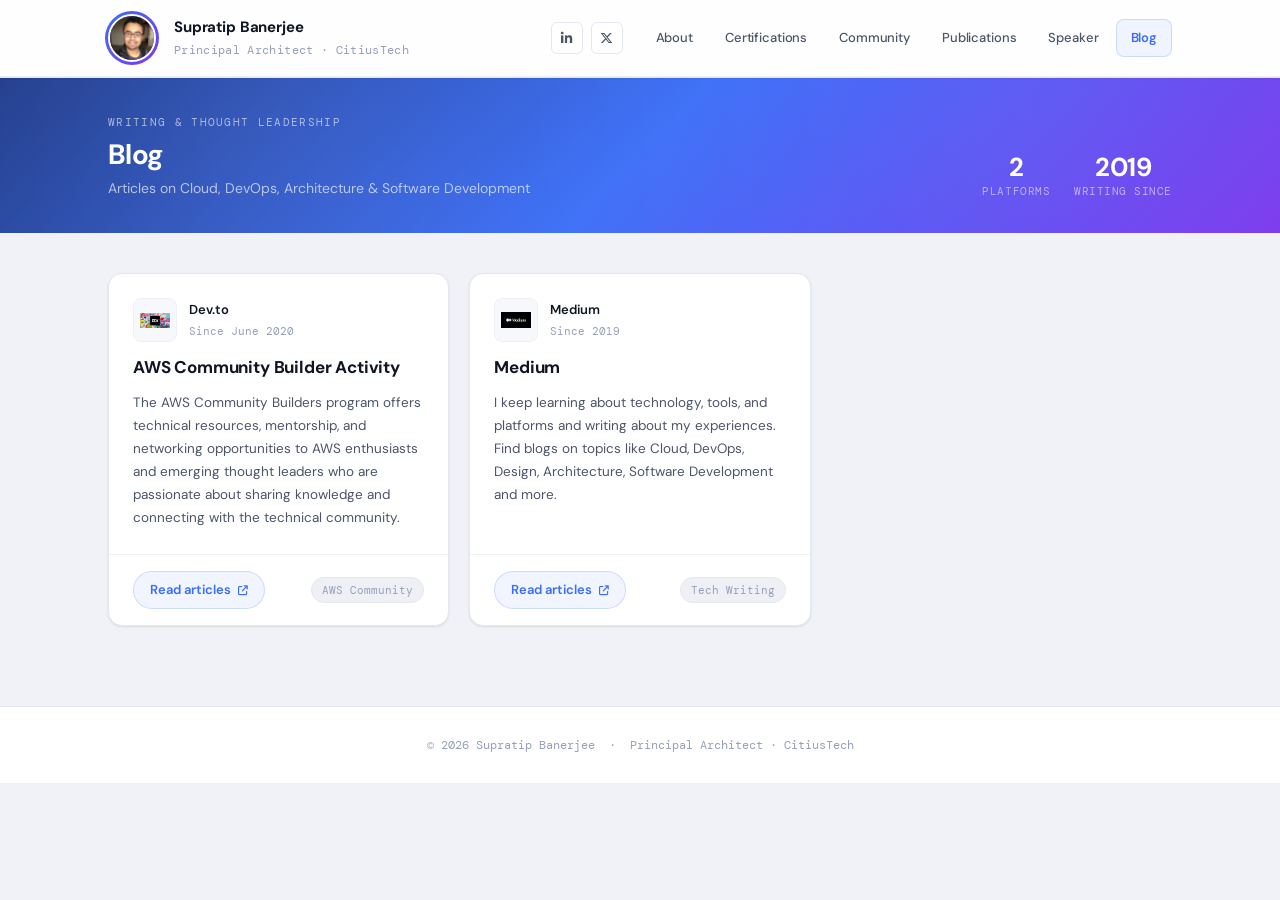
==== commit 1f3e20f6: "Update blog.html" ====
--- a/blog.html
+++ b/blog.html
@@ -167,7 +167,7 @@
     </div>
     <div class="profile-info">
       <div class="profile-name">Supratip Banerjee</div>
-      <div class="profile-title">Principal Architect · CitiusTech &nbsp;|&nbsp; 18 yrs · Cloud, Microservices, DDD</div>
+      <div class="profile-title">Principal Architect · CitiusTech &nbsp;</div>
     </div>
     <div class="social-links">
       <a href="https://www.linkedin.com/in/supratipb/" target="_blank" aria-label="LinkedIn"><i class="fab fa-linkedin-in"></i></a>
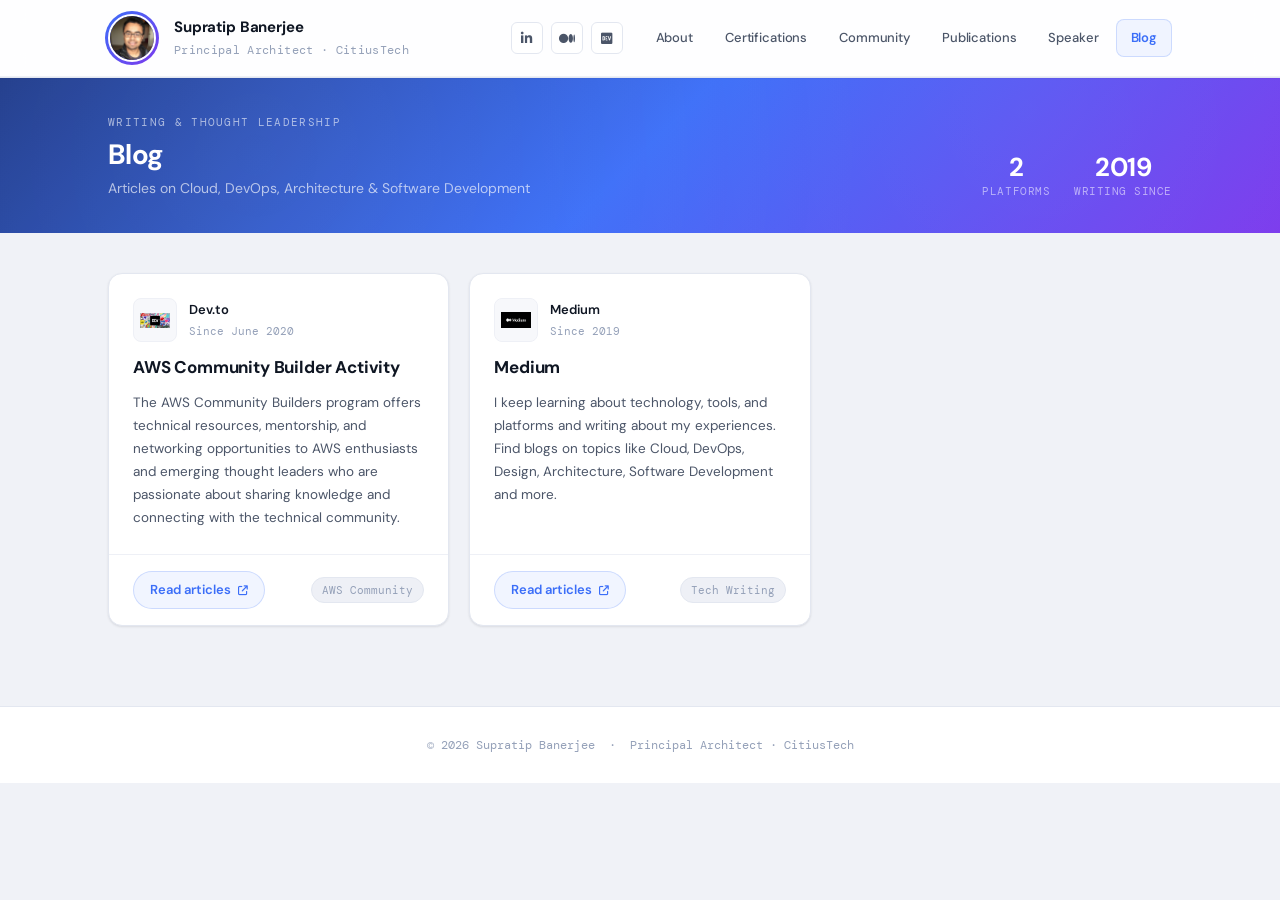
==== commit 6581c31d: "Update blog.html" ====
--- a/blog.html
+++ b/blog.html
@@ -171,7 +171,8 @@
     </div>
     <div class="social-links">
       <a href="https://www.linkedin.com/in/supratipb/" target="_blank" aria-label="LinkedIn"><i class="fab fa-linkedin-in"></i></a>
-      <a href="https://twitter.com/supratip" target="_blank" aria-label="Twitter"><i class="fab fa-x-twitter"></i></a>
+      <a href="https://medium.com/@supratip-banerjee" target="_blank" aria-label="Medium"><i class="fab fa-medium"></i></a>
+      <a href="https://dev.to/supratipb" target="_blank" aria-label="dev.to"><i class="fab fa-dev"></i></a>
     </div>
     <nav class="site-nav" aria-label="Main navigation">
       <a href="index.html" class="nav-link">About</a>
